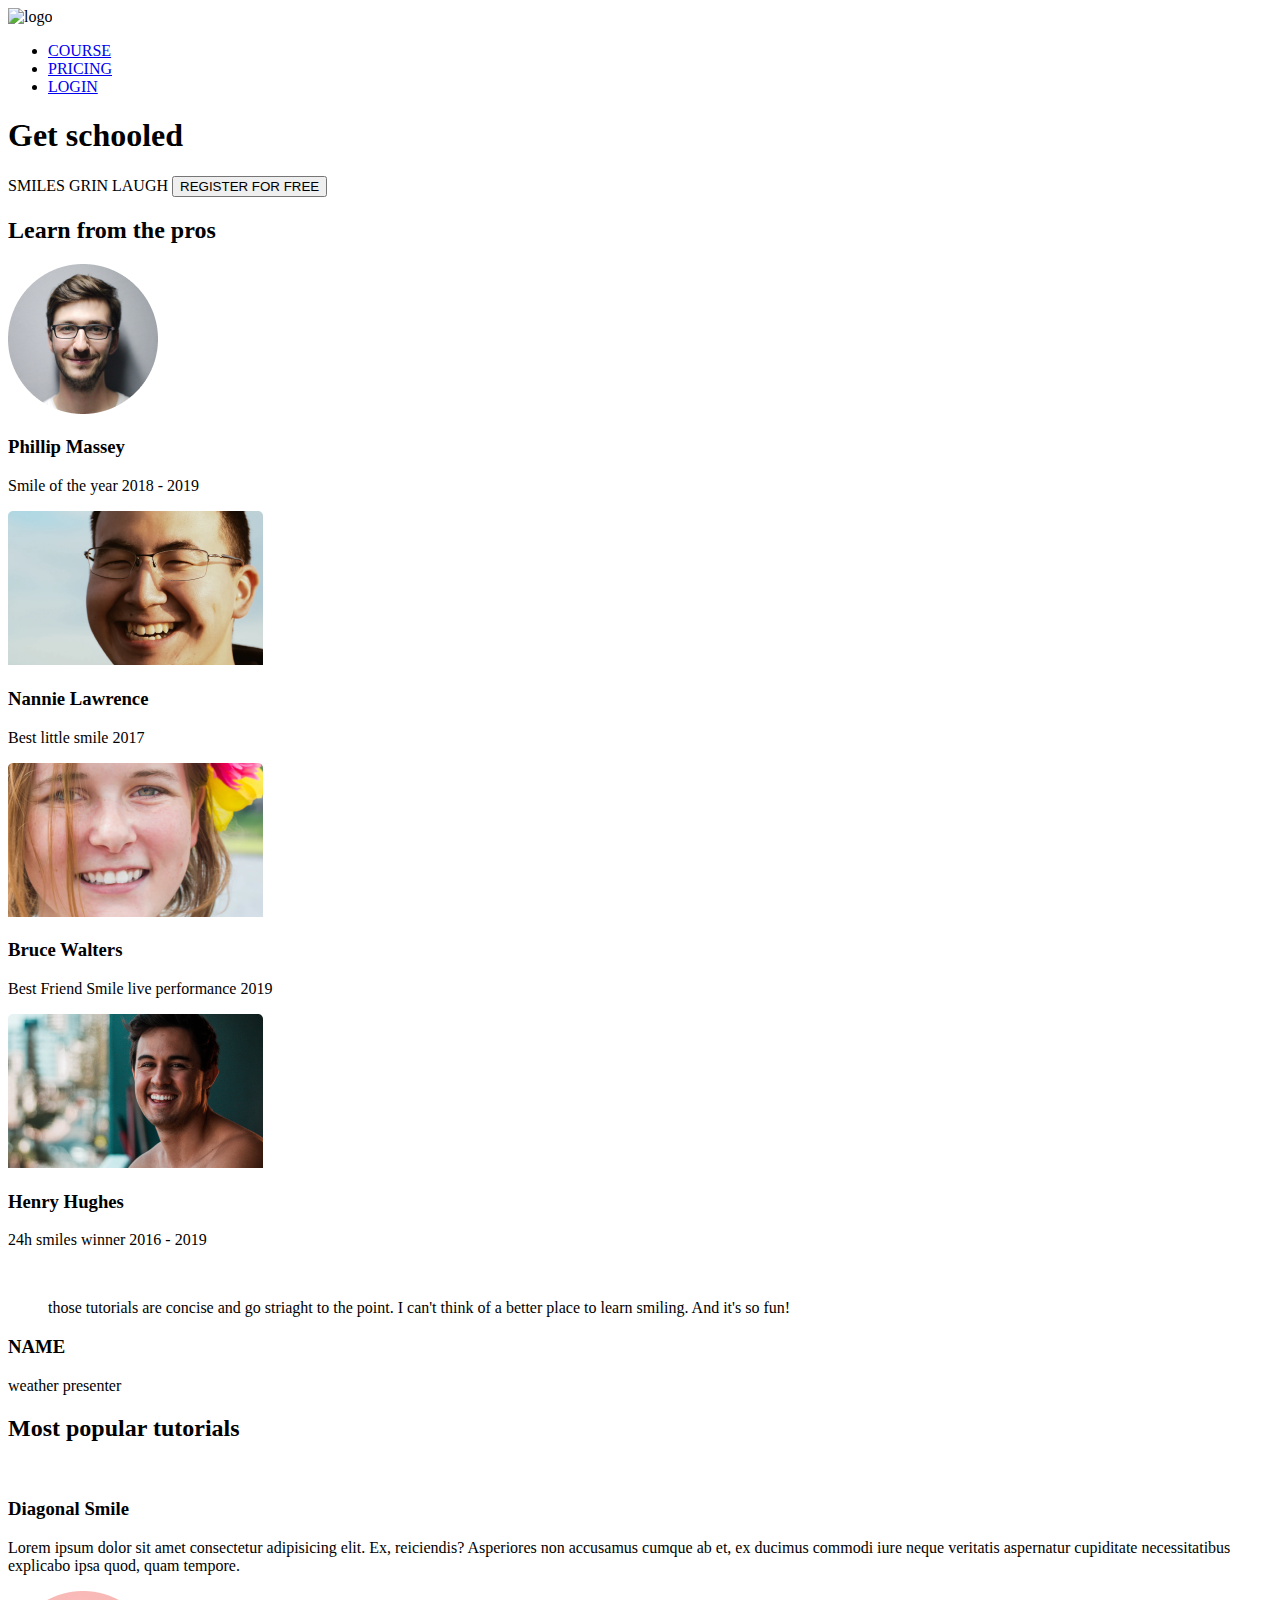
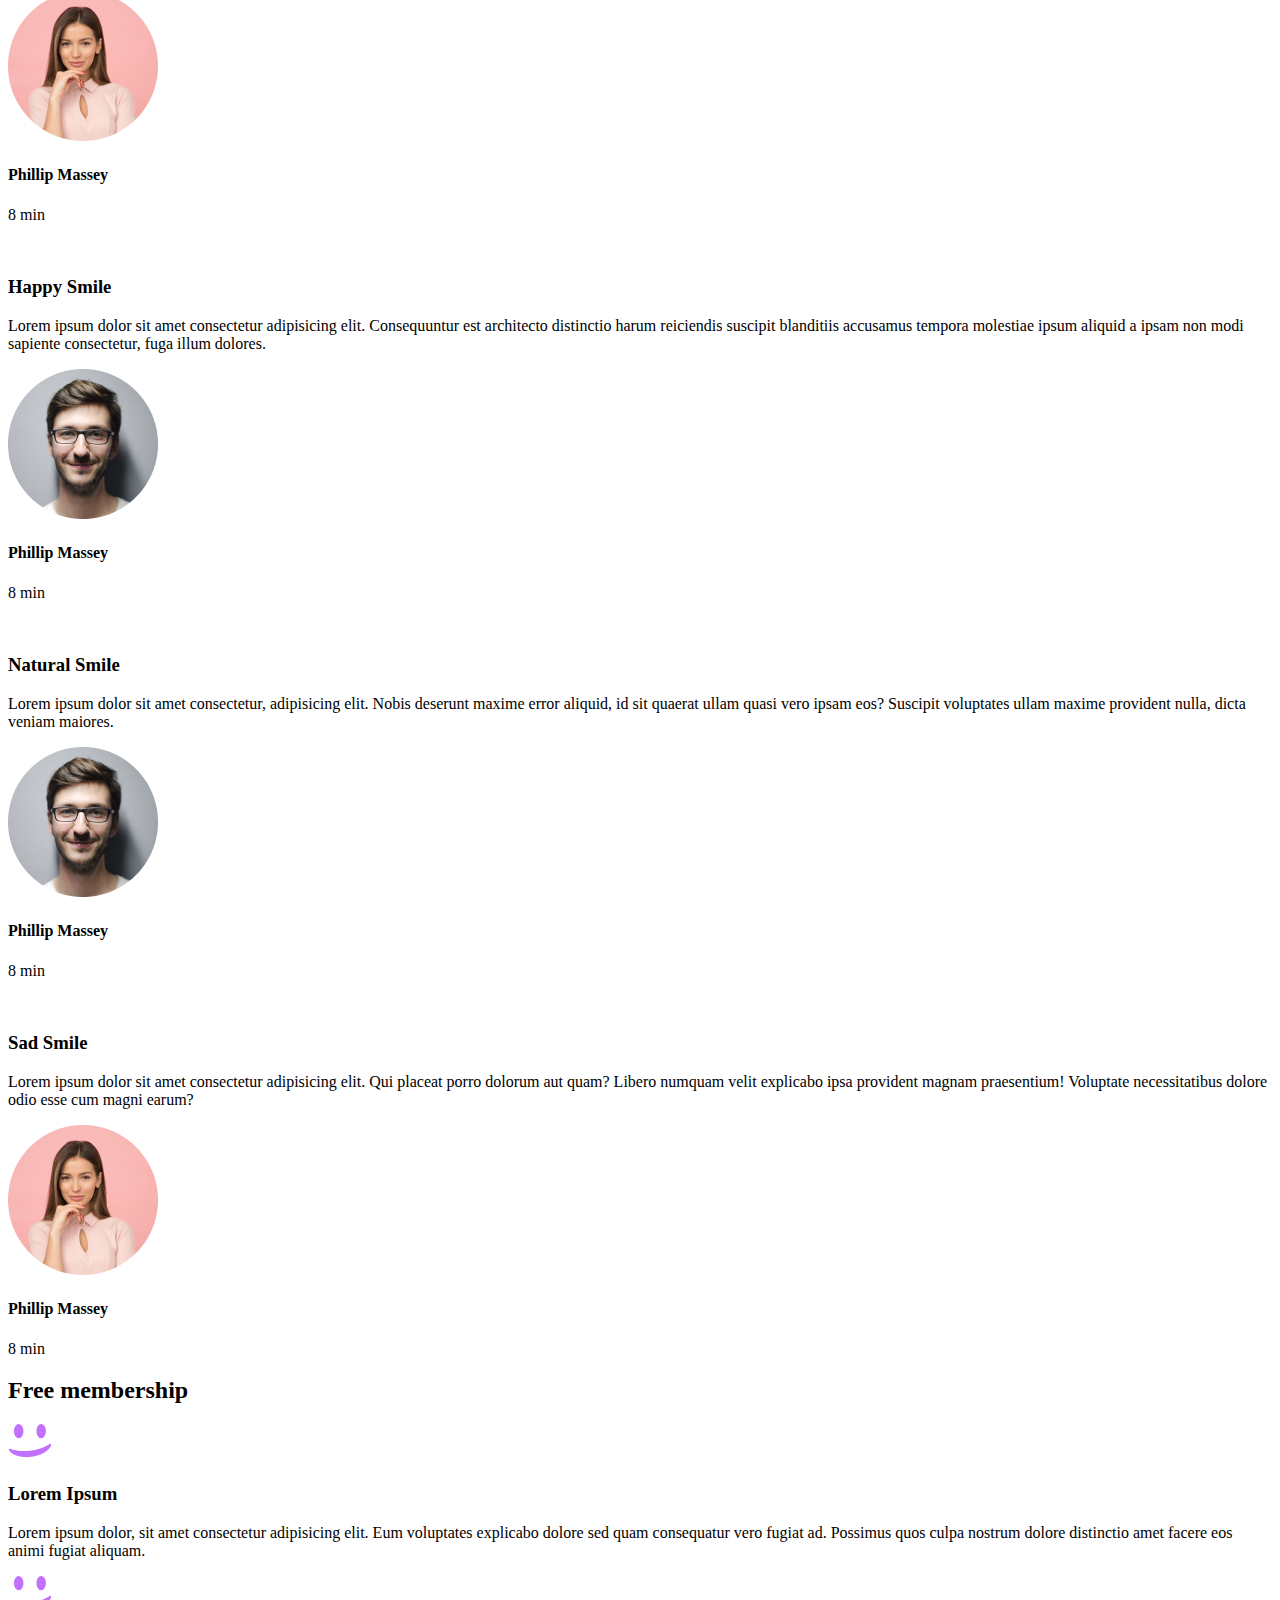
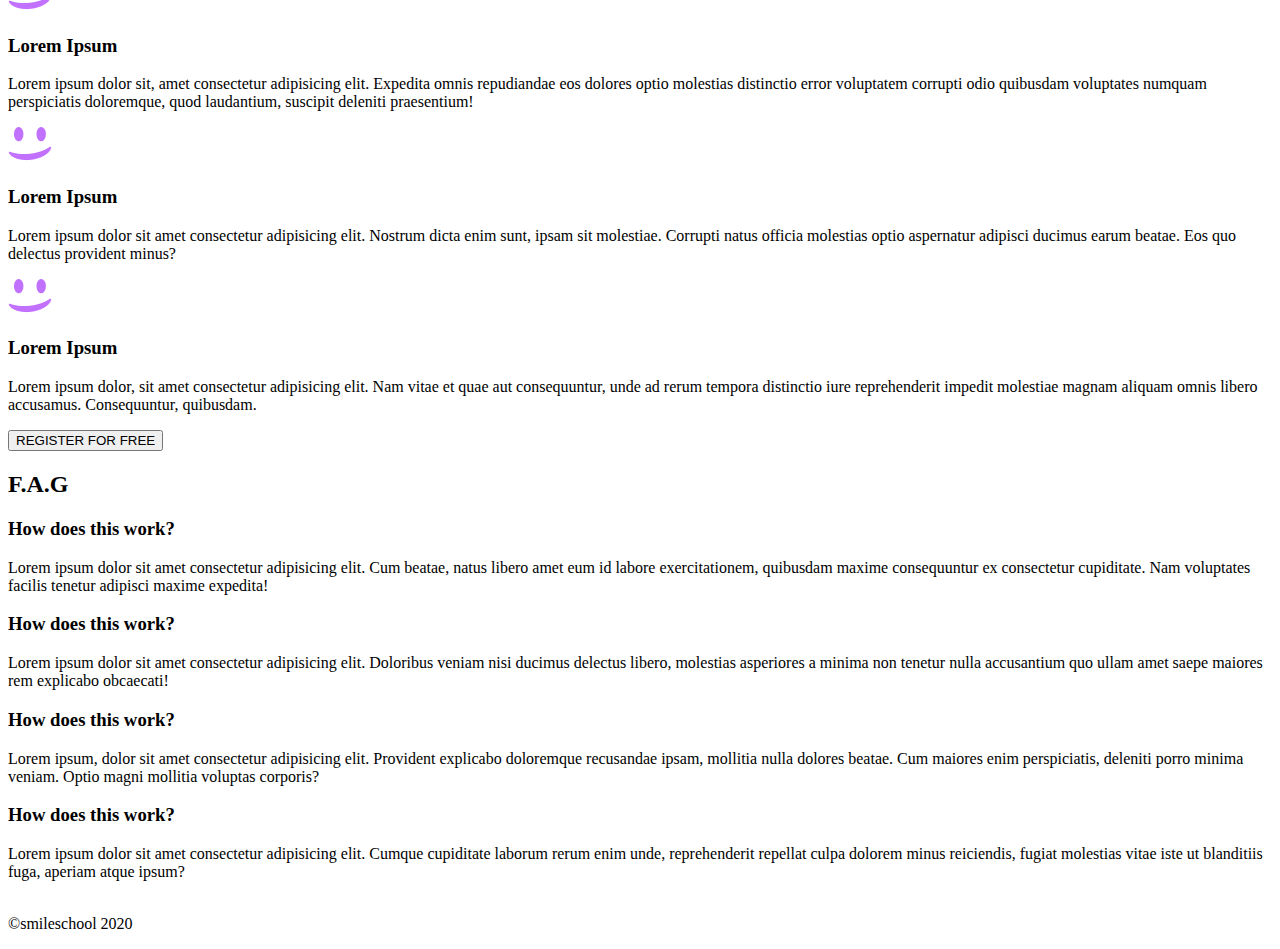
==== css_advanced/index.html @ 2c4d5040 "remote and local" ====
<!DOCTYPE html>
<html lang="en">
  <head>
    <meta charset="UTF-8">
    <meta name="viewpoint" content="width=device-width, initial-scale=1.0">
    <link rel="stylesheet" href="styles.css">
    <script src="https://kit.fontawesome.com/4a2b055604.js" crossorigin="anonymous"></script>
    <title>Document</title>
  </head>
  <body>
    <header>
        <nav>
            <img src="htpps://fakeimg.pl/250x250? text=Sample+Logo" alt="logo">
            <ul>
     <li> <a href="#">COURSE</a></li>
      <li><a href="#">PRICING</a></li>
      <li><a href="#">LOGIN</a></li>
            </ul>
        </nav>
    </header>
    <main>
      <section>
        <div>
          <h1>Get schooled</h1>
          <span>SMILES</span>
          <span>GRIN</span>
          <span>LAUGH</span>
          <button>REGISTER FOR FREE</button>
        </div>
        <div>
          <h2>Learn from the pros</h2>
          <div>
            <div>
              <img src="CSS Advanced/1.png" alt="" />
              <h3>Phillip Massey</h3>
              <p>Smile of the year 2018 - 2019</p>
            </div>
            <div>
              <img src="CSS Advanced/6.png" alt="" />
              <h3>Nannie Lawrence</h3>
              <p>Best little smile 2017</p>
            </div>
            <div>
              <img src="CSS Advanced/7.png" alt="" />
              <h3>Bruce Walters</h3>
              <p>Best Friend Smile live performance 2019</p>
            </div>
            <div>
              <img src="CSS Advanced/8.png" alt="" />
              <h3>Henry Hughes</h3>
              <p>24h smiles winner 2016 - 2019</p>
            </div>
          </div>
        </div>
      </section>
      <section>
        <div>
          <img src="CSS Advanced/" alt="" />
          <!--comming back to sort out order of div-->
        </div>
        <div>
            <blockquote>those tutorials are concise and go striaght to the point. I can't think of a better place to learn smiling. And it's so fun!</blockquote>
            <h3>NAME</h3>
            <p>weather presenter</p>
        </div>
      </section>
      <section>
        <h2>Most popular tutorials</h2>
        <div>
            <img src="" alt="" />
            <h3>Diagonal Smile</h3>
            <p>Lorem ipsum dolor sit amet consectetur adipisicing elit. Ex, reiciendis? Asperiores non accusamus cumque ab et, ex ducimus commodi iure neque veritatis aspernatur cupiditate necessitatibus explicabo ipsa quod, quam tempore.</p>
            <div>
              <img src="CSS Advanced/3.png" alt="" />
              <h4>Phillip Massey</h4>
            </div>
            <div>
              <div><i class="fa-solid fa-star"></i></div>
              <div><i class="fa-solid fa-star"></i></div>
              <div><i class="fa-solid fa-star"></i></div>
              <div><i class="fa-solid fa-star"></i></div>
              <div><i class="fa-solid fa-star"></i></div>
            </div>
            <p>8 min</p>
          </div>
          <div>
            <img src="" alt="" />
            <h3>Happy Smile</h3>
            <p>Lorem ipsum dolor sit amet consectetur adipisicing elit. Consequuntur est architecto distinctio harum reiciendis suscipit blanditiis accusamus tempora molestiae ipsum aliquid a ipsam non modi sapiente consectetur, fuga illum dolores.</p>
            <div>
              <img src="CSS Advanced/1.png" alt="" />
              <h4>Phillip Massey</h4>
            </div>
            <div>
                <div><i class="fa-solid fa-star"></i></div>
                <div><i class="fa-solid fa-star"></i></div>
                <div><i class="fa-solid fa-star"></i></div>
                <div><i class="fa-solid fa-star"></i></div>
                <div><i class="fa-solid fa-star"></i></div>
            </div>
            <p>8 min</p>
          </div>
          <div>
            <img src="" alt="" />
            <h3>Natural Smile</h3>
            <p>Lorem ipsum dolor sit amet consectetur, adipisicing elit. Nobis deserunt maxime error aliquid, id sit quaerat ullam quasi vero ipsam eos? Suscipit voluptates ullam maxime provident nulla, dicta veniam maiores.</p>
            <div>
              <img src="CSS Advanced/1.png" alt="" />
              <h4>Phillip Massey</h4>
          </div>
          <div>
              <div><i class="fa-solid fa-star"></i></div>
              <div><i class="fa-solid fa-star"></i></div>
              <div><i class="fa-solid fa-star"></i></div>
              <div><i class="fa-solid fa-star"></i></div>
              <div><i class="fa-solid fa-star"></i></div>
            </div>
            <p>8 min</p>
          </div>
          <div>
            <img src="" alt="" />
            <h3>Sad Smile</h3>
            <p>Lorem ipsum dolor sit amet consectetur adipisicing elit. Qui placeat porro dolorum aut quam? Libero numquam velit explicabo ipsa provident magnam praesentium! Voluptate necessitatibus dolore odio esse cum magni earum?</p>
            <div>
              <img src="CSS Advanced/3.png" alt="" />
              <h4>Phillip Massey</h4>
            </div>
            <div>
                <div><i class="fa-solid fa-star"></i></div>
                <div><i class="fa-solid fa-star"></i></div>
                <div><i class="fa-solid fa-star"></i></div>
                <div><i class="fa-solid fa-star"></i></div>
                <div><i class="fa-solid fa-star"></i></div>
            </div>
            <p>8 min</p>
        </div>
      </section>
      <!--FAQ-->
      <section>
        <h2>Free membership</h2>
        <div>
          
            <img src="CSS Advanced/smile.png" alt="" />
            <h3>Lorem Ipsum</h3>
            <p>Lorem ipsum dolor, sit amet consectetur adipisicing elit. Eum voluptates explicabo dolore sed quam consequatur vero fugiat ad. Possimus quos culpa nostrum dolore distinctio amet facere eos animi fugiat aliquam.</p>
          </div>
          <div>
            <img src="CSS Advanced/smile.png" alt="" />
            <h3>Lorem Ipsum</h3>
            <p>Lorem ipsum dolor sit, amet consectetur adipisicing elit. Expedita omnis repudiandae eos dolores optio molestias distinctio error voluptatem corrupti odio quibusdam voluptates numquam perspiciatis doloremque, quod laudantium, suscipit deleniti praesentium!</p>
          </div>
          <div>
            <img src="CSS Advanced/smile.png" alt="" />
            <h3>Lorem Ipsum</h3>
            <p>Lorem ipsum dolor sit amet consectetur adipisicing elit. Nostrum dicta enim sunt, ipsam sit molestiae. Corrupti natus officia molestias optio aspernatur adipisci ducimus earum beatae. Eos quo delectus provident minus?</p>
          </div>
          <div>
            <img src="CSS Advanced/smile.png" alt="" />
            <h3>Lorem Ipsum</h3>
            <p>Lorem ipsum dolor, sit amet consectetur adipisicing elit. Nam vitae et quae aut consequuntur, unde ad rerum tempora distinctio iure reprehenderit impedit molestiae magnam aliquam omnis libero accusamus. Consequuntur, quibusdam.</p>
          </div>
        </div>
        <button>REGISTER FOR FREE</button>
      </section>
        <section>
          <h2>F.A.G</h2>
          <div>
            <div>
              <div>
                <h3>How does this work?</h3>
              </div>
              <div>
                Lorem ipsum dolor sit amet consectetur adipisicing elit. Cum
                beatae, natus libero amet eum id labore exercitationem,
                quibusdam maxime consequuntur ex consectetur cupiditate. Nam
                voluptates facilis tenetur adipisci maxime expedita!
              </div>
              <div>
                <h3>How does this work?</h3>
              </div>
              <div>
                Lorem ipsum dolor sit amet consectetur adipisicing elit.
                Doloribus veniam nisi ducimus delectus libero, molestias
                asperiores a minima non tenetur nulla accusantium quo ullam amet
                saepe maiores rem explicabo obcaecati!
              </div>
            </div>
            <div>
              <div>
                <h3>How does this work?</h3>
              </div>
              <div>
                Lorem ipsum, dolor sit amet consectetur adipisicing elit.
                Provident explicabo doloremque recusandae ipsam, mollitia nulla
                dolores beatae. Cum maiores enim perspiciatis, deleniti porro
                minima veniam. Optio magni mollitia voluptas corporis?
              </div>
              <div>
                <h3>How does this work?</h3>
              </div>
              <div>
                Lorem ipsum dolor sit amet consectetur adipisicing elit. Cumque cupiditate laborum rerum enim unde, reprehenderit repellat culpa dolorem minus reiciendis, fugiat molestias vitae iste ut blanditiis fuga, aperiam atque ipsum?
              </div>
            </div>
          </div>
        </section>
      
    </main>
    <!--footer-->
    <footer>
      <section>
        <div>
          <img src="" alt="" />
          <div>
            <i class="fa-brands fa-facebook"></i>
            <i class="fa-brands fa-twitter"></i>
            <i class="fa-brands fa-instagram"></i>
          </div>
        </div>
        <p>&copy;smileschool 2020</p>
      </section>
    </footer>
  </body>
</html>
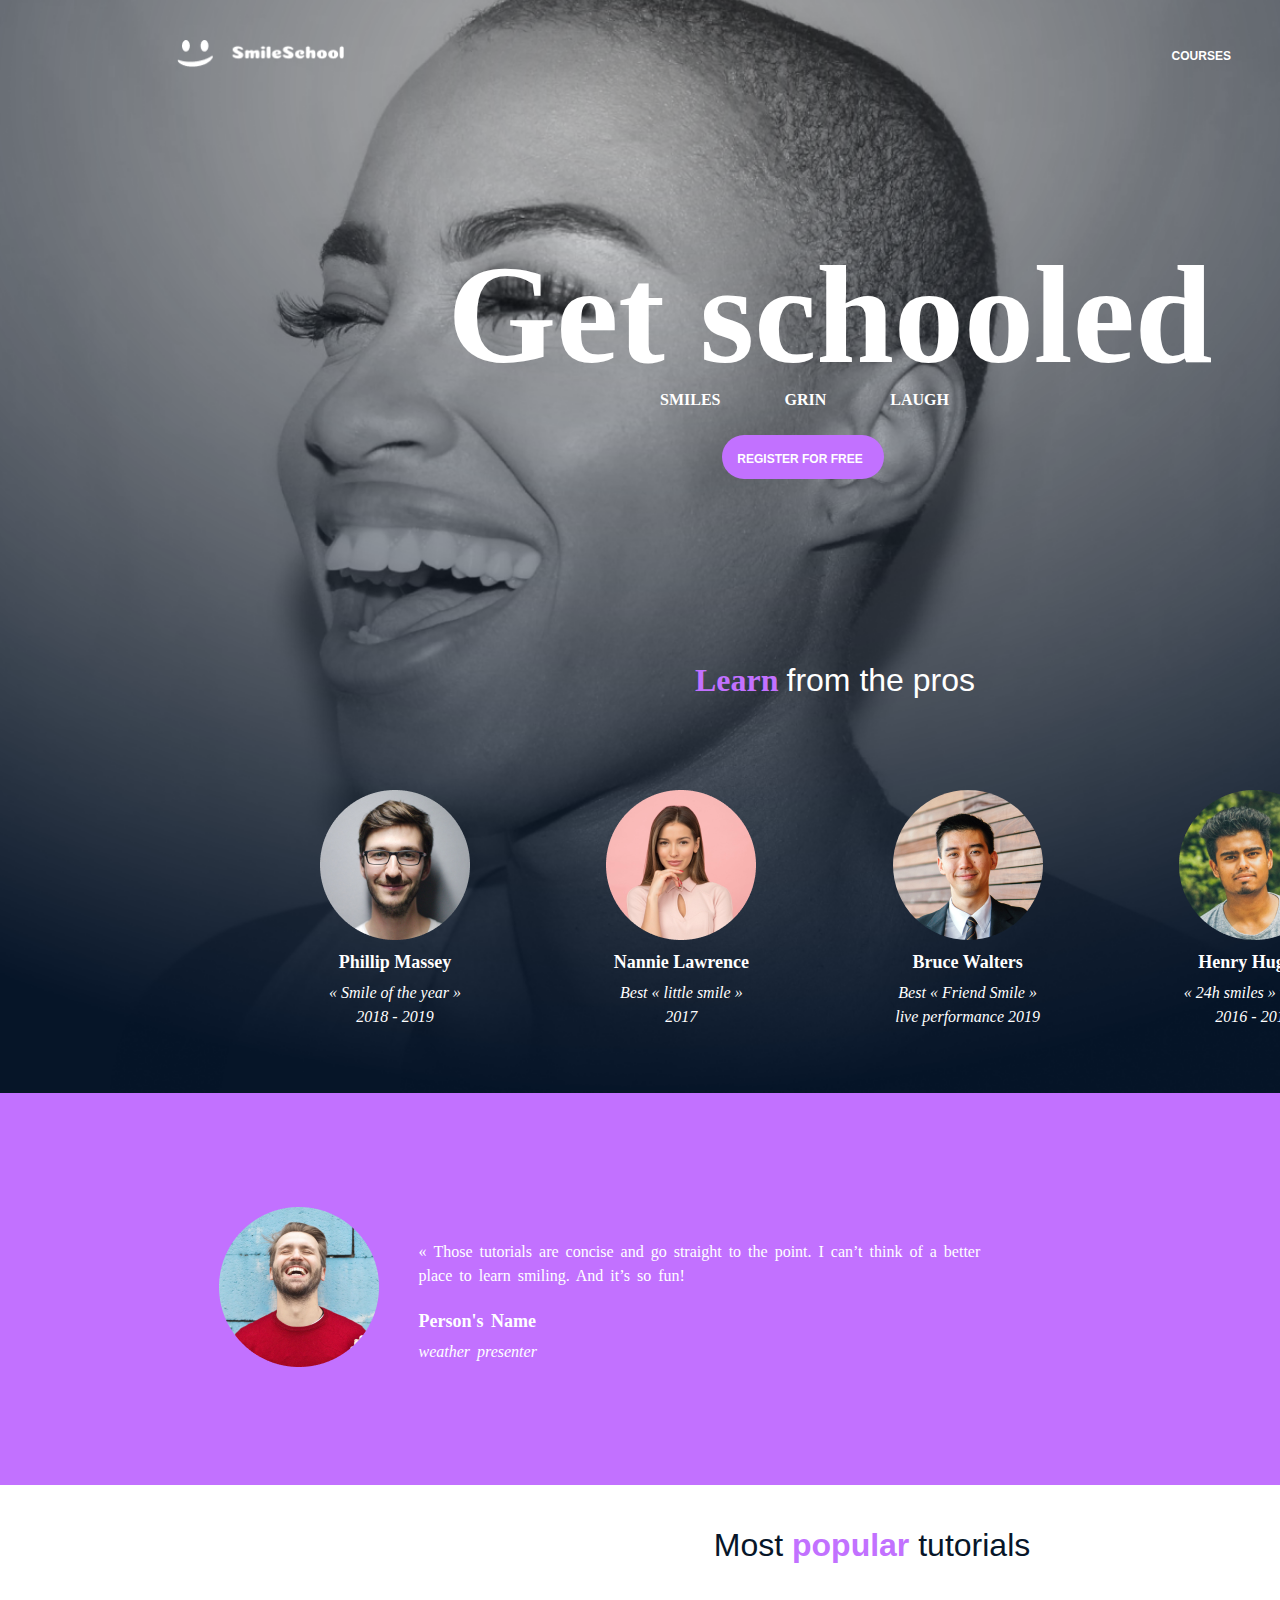
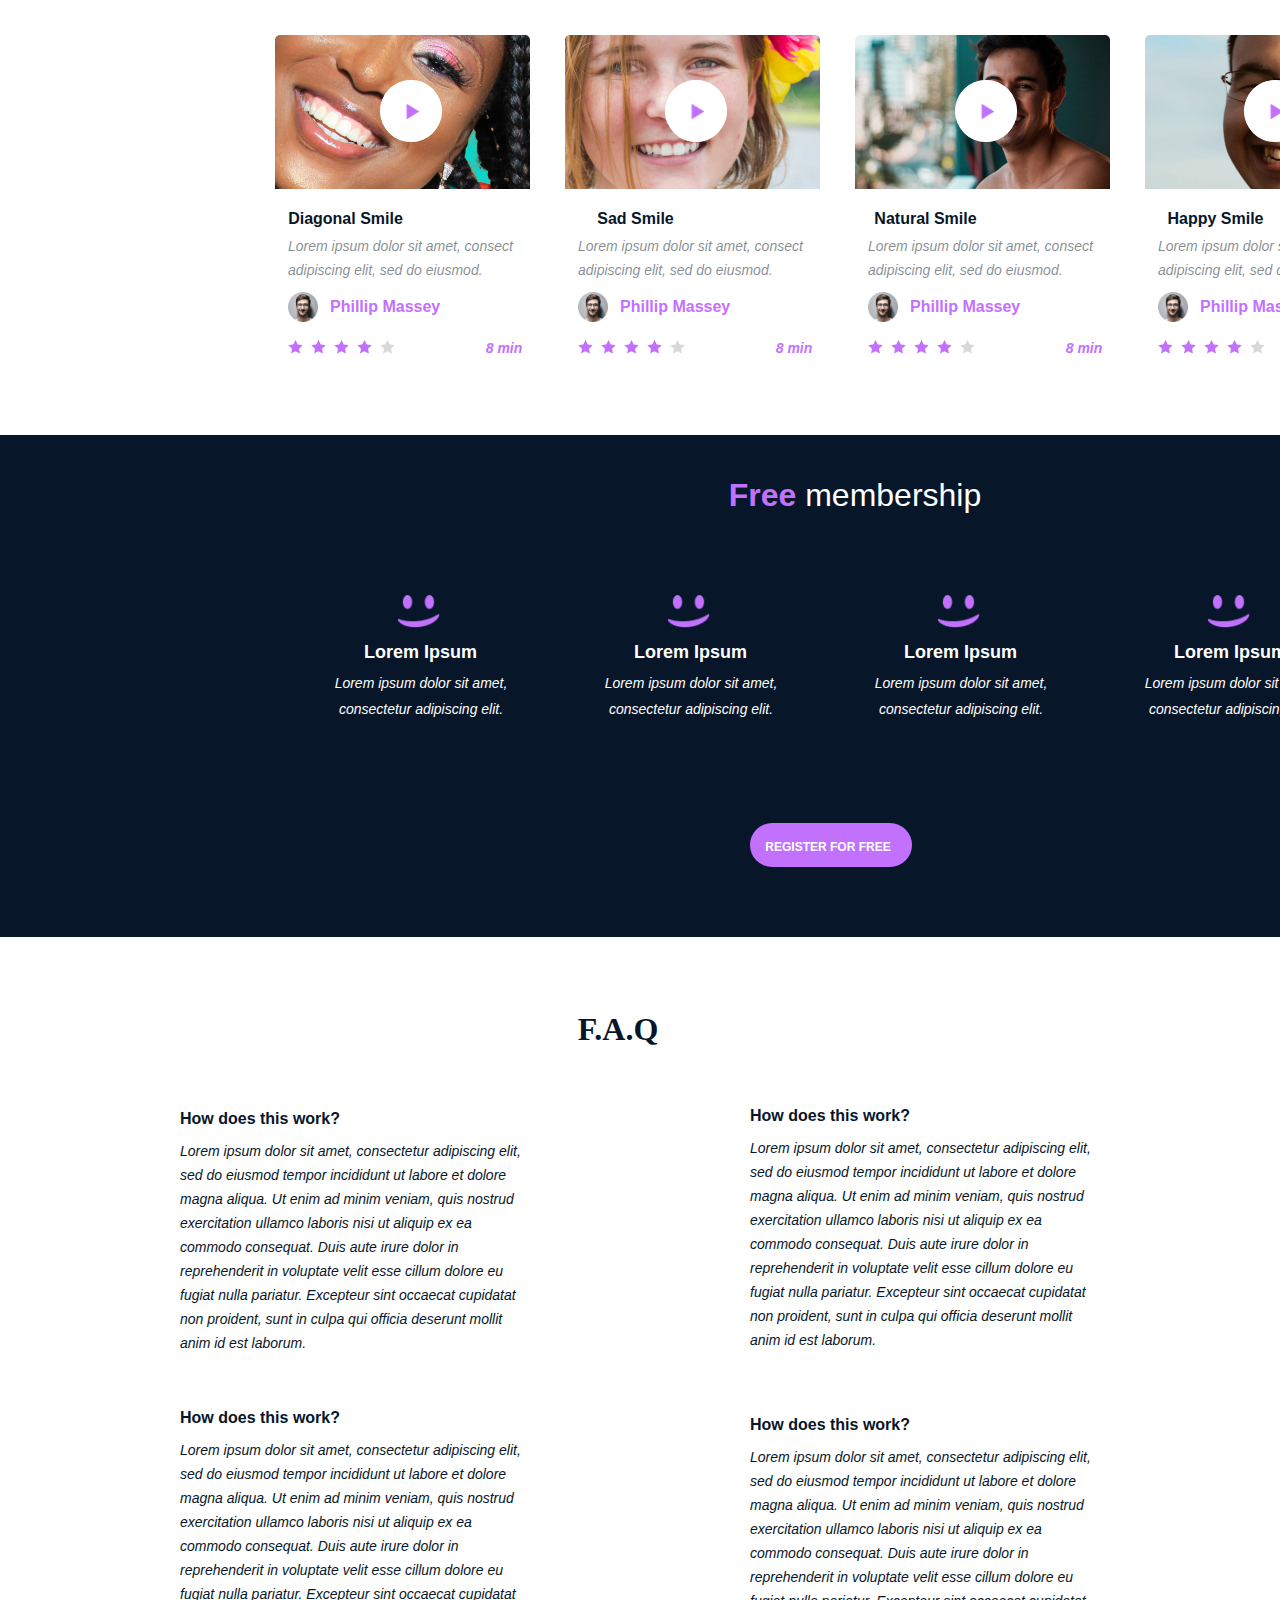
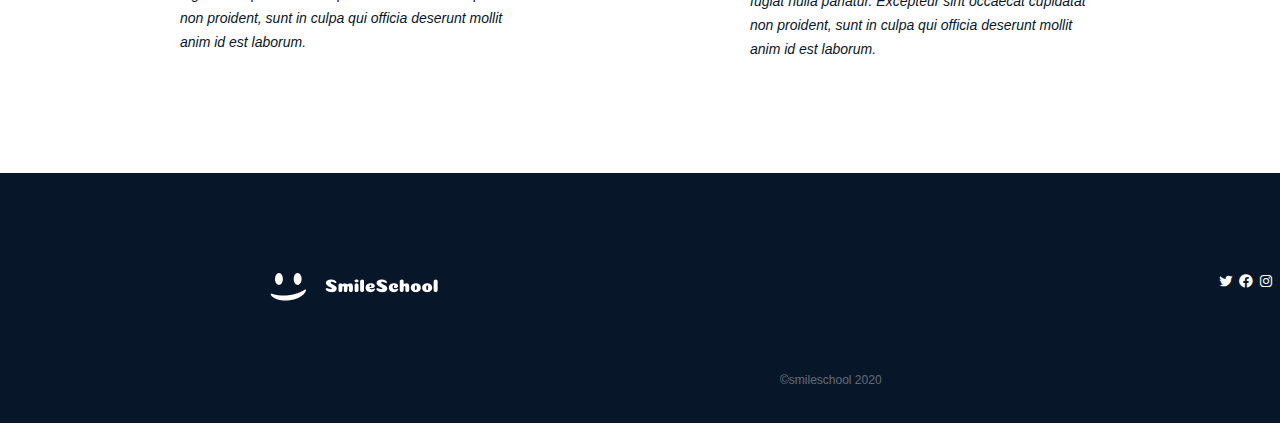
==== commit 7b7809ed: "added readmefile" ====
--- a/css_advanced/index.html
+++ b/css_advanced/index.html
@@ -1,224 +1,296 @@
+
+
 <!DOCTYPE html>
 <html lang="en">
   <head>
-    <meta charset="UTF-8">
-    <meta name="viewpoint" content="width=device-width, initial-scale=1.0">
+    <meta charset="UTF-8" />
+    <meta name="viewport" content="width=device-width, initial-scale=1.0" />
+    <title>Document</title>
     <link rel="stylesheet" href="styles.css">
-    <script src="https://kit.fontawesome.com/4a2b055604.js" crossorigin="anonymous"></script>
-    <title>Document</title>
+    <link href='https://unpkg.com/boxicons@2.1.4/css/boxicons.min.css' rel='stylesheet'>
   </head>
   <body>
-    <header>
+    <main>
+      <header>
         <nav>
-            <img src="htpps://fakeimg.pl/250x250? text=Sample+Logo" alt="logo">
-            <ul>
-     <li> <a href="#">COURSE</a></li>
-      <li><a href="#">PRICING</a></li>
-      <li><a href="#">LOGIN</a></li>
-            </ul>
+          <img src="pictures/smileschool.png" alt="logo" />
+          <div class="nav-links">
+            <a class="list_1" href="#">COURSES</a>
+            <a class="list_2" href="#">PRICING</a>
+            <a class="list_3" href="#">LOGIN</a>
+          </div>
         </nav>
-    </header>
-    <main>
+      </header>
+
+      <div class="main-div">
+        <h1>Get schooled</h1>
+        <span class="span-1">SMILES</span>
+        <span class="span-2">GRIN</span>
+        <span class="span-3">LAUGH</span>
+        <button>
+          <div class="Register-btn">REGISTER FOR FREE</div>
+        </button>
+      </div>
+
       <section>
         <div>
-          <h1>Get schooled</h1>
-          <span>SMILES</span>
-          <span>GRIN</span>
-          <span>LAUGH</span>
-          <button>REGISTER FOR FREE</button>
-        </div>
+          <h2>
+            <span>Learn </span>
+            <span class="membership-span">from the pros</span>
+          </h2>
+          <div class="Pros-section">
+            <div class="smile-1">
+              <img src="pictures/phillipmassesy.png" alt="" />
+              <h3>Phillip Massey</h3>
+              <p>« Smile of the year » 2018 - 2019</p>
+            </div>
+            <div class="smile-2">
+              <img src="pictures/3.png" alt="" />
+              <h3>Nannie Lawrence</h3>
+              <p>Best « little smile » 2017</p>
+            </div>
+            <div class="smile-3">
+              <img src="pictures/2.png" alt="" />
+              <h3>Bruce Walters</h3>
+              <p>Best « Friend Smile » live performance 2019</p>
+            </div>
+            <div class="smile-4">
+              <img src="pictures/4.png" alt="" />
+              <h3>Henry Hughes</h3>
+              <p>« 24h smiles » winner 2016 - 2019</p>
+            </div>
+          </div>
+        </div>
+      </section>
+
+      <section class="testimonial-1">
+        <div class="blockquote-div">
+          <div>
+            <img src="pictures/5.png" alt="image" />
+          </div>
+          <div class="blockquote">
+            <blockquote>
+              « Those tutorials are concise and go straight to the point. I
+              can’t think of a better <br />place to learn smiling. And it’s so
+              fun!
+            </blockquote>
+            <h3>Person's Name</h3>
+            <p>weather presenter</p>
+          </div>
+        </div>
+      </section>
+
+      <section class="testimonials">
         <div>
-          <h2>Learn from the pros</h2>
-          <div>
-            <div>
-              <img src="CSS Advanced/1.png" alt="" />
-              <h3>Phillip Massey</h3>
-              <p>Smile of the year 2018 - 2019</p>
-            </div>
-            <div>
-              <img src="CSS Advanced/6.png" alt="" />
-              <h3>Nannie Lawrence</h3>
-              <p>Best little smile 2017</p>
-            </div>
-            <div>
-              <img src="CSS Advanced/7.png" alt="" />
-              <h3>Bruce Walters</h3>
-              <p>Best Friend Smile live performance 2019</p>
-            </div>
-            <div>
-              <img src="CSS Advanced/8.png" alt="" />
-              <h3>Henry Hughes</h3>
-              <p>24h smiles winner 2016 - 2019</p>
-            </div>
-          </div>
-        </div>
-      </section>
+          <h2 class="testimonial-heading">
+            Most <span class="testimonial-span">popular</span> tutorials
+          </h2>
+        </div>
+
+        <div class="video-cards">
+          <div class="testimonials-div-1">
+            <img class="img-header-1" src="pictures/diagonalSmile.png" alt="" />
+            <img
+              class="play-icon-1"
+              src="pictures/play.png"
+              alt="" />
+            <h3>Diagonal Smile</h3>
+            <p class="video-cards-text">
+              Lorem ipsum dolor sit amet, consect adipiscing elit, sed do
+              eiusmod.
+            </p>
+            <div>
+              <img class="pros-1" src="pictures/phillipmassesy.png" alt="" />
+              <h4>Phillip Massey</h4>
+            </div>
+
+            <div class="video-cards-ratings">
+              <img src="pictures/rating.png" alt="" />
+            </div>
+            <p class="video-cards-time">8 min</p>
+          </div>
+
+          <div class="testimonials-div-1">
+            <img class="img-header-1" src="pictures/sadSmile.png" alt="" />
+            <img
+              class="play-icon-2"
+              src="pictures/play.png"
+              alt="" />
+            <h3>Sad Smile</h3>
+            <p class="video-cards-text">
+              Lorem ipsum dolor sit amet, consect adipiscing elit, sed do
+              eiusmod.
+            </p>
+            <div>
+              <img class="pros-1" src="pictures/phillipmassesy.png" alt="" />
+              <h4>Phillip Massey</h4>
+            </div>
+            <div class="video-cards-ratings">
+              <img src="pictures/rating.png" alt="" />
+            </div>
+            <p class="video-cards-time">8 min</p>
+          </div>
+
+          <div class="testimonials-div-1">
+            <img class="img-header-1" src="pictures/naturalSmile.png" alt="" />
+            <img
+              class="play-icon-3"
+              src="pictures/play.png"
+              alt="" />
+            <h3>Natural Smile</h3>
+            <p class="video-cards-text">
+              Lorem ipsum dolor sit amet, consect adipiscing elit, sed do
+              eiusmod.
+            </p>
+            <div>
+              <img class="pros-1" src="pictures/phillipmassesy.png" alt="" />
+              <h4>Phillip Massey</h4>
+            </div>
+            <div class="video-cards-ratings">
+              <img src="pictures/rating.png" alt="" />
+            </div>
+            <p class="video-cards-time">8 min</p>
+          </div>
+
+          <div class="testimonials-div-1">
+            <img class="img-header-1" src="pictures/happySmile.png" alt="" />
+            <img
+              class="play-icon-4"
+              src="pictures/play.png"
+              alt="" />
+            <h3>Happy Smile</h3>
+            <p class="video-cards-text">
+              Lorem ipsum dolor sit amet, consect adipiscing elit, sed do
+              eiusmod.
+            </p>
+            <div>
+              <img class="pros-1" src="pictures/phillipmassesy.png" alt="" />
+              <h4>Phillip Massey</h4>
+            </div>
+            <div class="video-cards-ratings">
+              <img src="pictures/rating.png" alt="" />
+            </div>
+            <p class="video-cards-time">8 min</p>
+          </div>
+        </div>
+      </section>
+
+      <section class="membership-section">
+        <div>
+          <h2>
+            <span>Free </span> <span class="membership-span">membership</span>
+          </h2>
+        </div>
+        <div class="membership-div">
+          <div class="membership-card">
+            <img src="pictures/smile.png" alt="" />
+            <h3>Lorem Ipsum</h3>
+            <p>Lorem ipsum dolor sit amet, consectetur adipiscing elit.</p>
+          </div>
+          <div class="membership-card">
+            <img src="pictures/smile.png" alt="" />
+            <h3>Lorem Ipsum</h3>
+            <p>Lorem ipsum dolor sit amet, consectetur adipiscing elit.</p>
+          </div>
+          <div class="membership-card">
+            <img src="pictures/smile.png" alt="" />
+            <h3>Lorem Ipsum</h3>
+            <p>Lorem ipsum dolor sit amet, consectetur adipiscing elit.</p>
+          </div>
+          <div class="membership-card">
+            <img src="pictures/smile.png" alt="" />
+            <h3>Lorem Ipsum</h3>
+            <p>Lorem ipsum dolor sit amet, consectetur adipiscing elit.</p>
+          </div>
+        </div>
+
+        <button class="btn">
+          <div class="Register-btn">REGISTER FOR FREE</div>
+        </button>
+      </section>
+
+      <section class="FAQ-Section">
+        <div class="fag-header">
+          <h2>F.A.Q</h2>
+        </div>
+
+        <div class="fag-body">
+          <div class="detail-box-1">
+            <div>
+              <h3>How does this work?</h3>
+            </div>
+            <p>
+              Lorem ipsum dolor sit amet, consectetur adipiscing elit, sed do
+              eiusmod tempor incididunt ut labore et dolore magna aliqua. Ut
+              enim ad minim veniam, quis nostrud exercitation ullamco laboris
+              nisi ut aliquip ex ea commodo consequat. Duis aute irure dolor in
+              reprehenderit in voluptate velit esse cillum dolore eu fugiat
+              nulla pariatur. Excepteur sint occaecat cupidatat non proident,
+              sunt in culpa qui officia deserunt mollit anim id est laborum.
+            </p>
+          </div>
+
+          <div class="detail-box-2">
+            <div>
+              <h3>How does this work?</h3>
+            </div>
+            <p>
+              Lorem ipsum dolor sit amet, consectetur adipiscing elit, sed do
+              eiusmod tempor incididunt ut labore et dolore magna aliqua. Ut
+              enim ad minim veniam, quis nostrud exercitation ullamco laboris
+              nisi ut aliquip ex ea commodo consequat. Duis aute irure dolor in
+              reprehenderit in voluptate velit esse cillum dolore eu fugiat
+              nulla pariatur. Excepteur sint occaecat cupidatat non proident,
+              sunt in culpa qui officia deserunt mollit anim id est laborum.
+            </p>
+          </div>
+
+          <div class="detail-box-3">
+            <div>
+              <h3>How does this work?</h3>
+            </div>
+            <p>
+              Lorem ipsum dolor sit amet, consectetur adipiscing elit, sed do
+              eiusmod tempor incididunt ut labore et dolore magna aliqua. Ut
+              enim ad minim veniam, quis nostrud exercitation ullamco laboris
+              nisi ut aliquip ex ea commodo consequat. Duis aute irure dolor in
+              reprehenderit in voluptate velit esse cillum dolore eu fugiat
+              nulla pariatur. Excepteur sint occaecat cupidatat non proident,
+              sunt in culpa qui officia deserunt mollit anim id est laborum.
+            </p>
+          </div>
+
+          <div class="detail-box-4">
+            <div>
+              <h3>How does this work?</h3>
+            </div>
+            <p>
+              Lorem ipsum dolor sit amet, consectetur adipiscing elit, sed do
+              eiusmod tempor incididunt ut labore et dolore magna aliqua. Ut
+              enim ad minim veniam, quis nostrud exercitation ullamco laboris
+              nisi ut aliquip ex ea commodo consequat. Duis aute irure dolor in
+              reprehenderit in voluptate velit esse cillum dolore eu fugiat
+              nulla pariatur. Excepteur sint occaecat cupidatat non proident,
+              sunt in culpa qui officia deserunt mollit anim id est laborum.
+            </p>
+          </div>
+        </div>
+      </section>
+    </main>
+
+    <footer class="footer-container">
       <section>
-        <div>
-          <img src="CSS Advanced/" alt="" />
-          <!--comming back to sort out order of div-->
-        </div>
-        <div>
-            <blockquote>those tutorials are concise and go striaght to the point. I can't think of a better place to learn smiling. And it's so fun!</blockquote>
-            <h3>NAME</h3>
-            <p>weather presenter</p>
-        </div>
-      </section>
-      <section>
-        <h2>Most popular tutorials</h2>
-        <div>
-            <img src="" alt="" />
-            <h3>Diagonal Smile</h3>
-            <p>Lorem ipsum dolor sit amet consectetur adipisicing elit. Ex, reiciendis? Asperiores non accusamus cumque ab et, ex ducimus commodi iure neque veritatis aspernatur cupiditate necessitatibus explicabo ipsa quod, quam tempore.</p>
-            <div>
-              <img src="CSS Advanced/3.png" alt="" />
-              <h4>Phillip Massey</h4>
-            </div>
-            <div>
-              <div><i class="fa-solid fa-star"></i></div>
-              <div><i class="fa-solid fa-star"></i></div>
-              <div><i class="fa-solid fa-star"></i></div>
-              <div><i class="fa-solid fa-star"></i></div>
-              <div><i class="fa-solid fa-star"></i></div>
-            </div>
-            <p>8 min</p>
-          </div>
-          <div>
-            <img src="" alt="" />
-            <h3>Happy Smile</h3>
-            <p>Lorem ipsum dolor sit amet consectetur adipisicing elit. Consequuntur est architecto distinctio harum reiciendis suscipit blanditiis accusamus tempora molestiae ipsum aliquid a ipsam non modi sapiente consectetur, fuga illum dolores.</p>
-            <div>
-              <img src="CSS Advanced/1.png" alt="" />
-              <h4>Phillip Massey</h4>
-            </div>
-            <div>
-                <div><i class="fa-solid fa-star"></i></div>
-                <div><i class="fa-solid fa-star"></i></div>
-                <div><i class="fa-solid fa-star"></i></div>
-                <div><i class="fa-solid fa-star"></i></div>
-                <div><i class="fa-solid fa-star"></i></div>
-            </div>
-            <p>8 min</p>
-          </div>
-          <div>
-            <img src="" alt="" />
-            <h3>Natural Smile</h3>
-            <p>Lorem ipsum dolor sit amet consectetur, adipisicing elit. Nobis deserunt maxime error aliquid, id sit quaerat ullam quasi vero ipsam eos? Suscipit voluptates ullam maxime provident nulla, dicta veniam maiores.</p>
-            <div>
-              <img src="CSS Advanced/1.png" alt="" />
-              <h4>Phillip Massey</h4>
-          </div>
-          <div>
-              <div><i class="fa-solid fa-star"></i></div>
-              <div><i class="fa-solid fa-star"></i></div>
-              <div><i class="fa-solid fa-star"></i></div>
-              <div><i class="fa-solid fa-star"></i></div>
-              <div><i class="fa-solid fa-star"></i></div>
-            </div>
-            <p>8 min</p>
-          </div>
-          <div>
-            <img src="" alt="" />
-            <h3>Sad Smile</h3>
-            <p>Lorem ipsum dolor sit amet consectetur adipisicing elit. Qui placeat porro dolorum aut quam? Libero numquam velit explicabo ipsa provident magnam praesentium! Voluptate necessitatibus dolore odio esse cum magni earum?</p>
-            <div>
-              <img src="CSS Advanced/3.png" alt="" />
-              <h4>Phillip Massey</h4>
-            </div>
-            <div>
-                <div><i class="fa-solid fa-star"></i></div>
-                <div><i class="fa-solid fa-star"></i></div>
-                <div><i class="fa-solid fa-star"></i></div>
-                <div><i class="fa-solid fa-star"></i></div>
-                <div><i class="fa-solid fa-star"></i></div>
-            </div>
-            <p>8 min</p>
-        </div>
-      </section>
-      <!--FAQ-->
-      <section>
-        <h2>Free membership</h2>
-        <div>
-          
-            <img src="CSS Advanced/smile.png" alt="" />
-            <h3>Lorem Ipsum</h3>
-            <p>Lorem ipsum dolor, sit amet consectetur adipisicing elit. Eum voluptates explicabo dolore sed quam consequatur vero fugiat ad. Possimus quos culpa nostrum dolore distinctio amet facere eos animi fugiat aliquam.</p>
-          </div>
-          <div>
-            <img src="CSS Advanced/smile.png" alt="" />
-            <h3>Lorem Ipsum</h3>
-            <p>Lorem ipsum dolor sit, amet consectetur adipisicing elit. Expedita omnis repudiandae eos dolores optio molestias distinctio error voluptatem corrupti odio quibusdam voluptates numquam perspiciatis doloremque, quod laudantium, suscipit deleniti praesentium!</p>
-          </div>
-          <div>
-            <img src="CSS Advanced/smile.png" alt="" />
-            <h3>Lorem Ipsum</h3>
-            <p>Lorem ipsum dolor sit amet consectetur adipisicing elit. Nostrum dicta enim sunt, ipsam sit molestiae. Corrupti natus officia molestias optio aspernatur adipisci ducimus earum beatae. Eos quo delectus provident minus?</p>
-          </div>
-          <div>
-            <img src="CSS Advanced/smile.png" alt="" />
-            <h3>Lorem Ipsum</h3>
-            <p>Lorem ipsum dolor, sit amet consectetur adipisicing elit. Nam vitae et quae aut consequuntur, unde ad rerum tempora distinctio iure reprehenderit impedit molestiae magnam aliquam omnis libero accusamus. Consequuntur, quibusdam.</p>
-          </div>
-        </div>
-        <button>REGISTER FOR FREE</button>
-      </section>
-        <section>
-          <h2>F.A.G</h2>
-          <div>
-            <div>
-              <div>
-                <h3>How does this work?</h3>
-              </div>
-              <div>
-                Lorem ipsum dolor sit amet consectetur adipisicing elit. Cum
-                beatae, natus libero amet eum id labore exercitationem,
-                quibusdam maxime consequuntur ex consectetur cupiditate. Nam
-                voluptates facilis tenetur adipisci maxime expedita!
-              </div>
-              <div>
-                <h3>How does this work?</h3>
-              </div>
-              <div>
-                Lorem ipsum dolor sit amet consectetur adipisicing elit.
-                Doloribus veniam nisi ducimus delectus libero, molestias
-                asperiores a minima non tenetur nulla accusantium quo ullam amet
-                saepe maiores rem explicabo obcaecati!
-              </div>
-            </div>
-            <div>
-              <div>
-                <h3>How does this work?</h3>
-              </div>
-              <div>
-                Lorem ipsum, dolor sit amet consectetur adipisicing elit.
-                Provident explicabo doloremque recusandae ipsam, mollitia nulla
-                dolores beatae. Cum maiores enim perspiciatis, deleniti porro
-                minima veniam. Optio magni mollitia voluptas corporis?
-              </div>
-              <div>
-                <h3>How does this work?</h3>
-              </div>
-              <div>
-                Lorem ipsum dolor sit amet consectetur adipisicing elit. Cumque cupiditate laborum rerum enim unde, reprehenderit repellat culpa dolorem minus reiciendis, fugiat molestias vitae iste ut blanditiis fuga, aperiam atque ipsum?
-              </div>
-            </div>
-          </div>
-        </section>
-      
-    </main>
-    <!--footer-->
-    <footer>
-      <section>
-        <div>
-          <img src="" alt="" />
-          <div>
-            <i class="fa-brands fa-facebook"></i>
-            <i class="fa-brands fa-twitter"></i>
-            <i class="fa-brands fa-instagram"></i>
-          </div>
-        </div>
-        <p>&copy;smileschool 2020</p>
-      </section>
+        <div class="footer-logo">
+          <img src="pictures/smileschool.png" alt="logo" />
+        </div>
+
+        <div class="social-icons">
+          <i class='bx bxl-twitter'></i>
+          <i class='bx bxl-facebook-circle'></i>
+          <i class='bx bxl-instagram'></i>
+        </div>
+      </section>
+      <p>©smileschool 2020</p>
     </footer>
   </body>
-</html>
+</html>--- a/css_advanced/styles.css
+++ b/css_advanced/styles.css
@@ -0,0 +1,631 @@
+* {
+  margin: 0px;
+  padding: 0px;
+}
+
+@font-face {
+  font-family: "MyFont";
+  src: url(./fonts/SourceSansPro-Regular.otf);
+}
+
+body {
+  width: 100%;
+  height: 3624px;
+  top: -0px;
+  margin-left: -0px;
+  color: #ffffff;
+}
+
+header {
+  width: 1103.41px;
+  height: 40px;
+  top: 35.02px;
+  margin-left: 171.59px;
+  display: flex;
+}
+
+nav {
+  display: flex;
+  flex-direction: column;
+}
+
+header nav img {
+  width: 167.02px;
+  height: 29px;
+  margin-top: 40px;
+  margin-left: 5px;
+}
+
+header nav div {
+  width: 234px;
+  height: 15px;
+  /* margin-top: 0px; */
+  margin-left: 1000px;
+  text-decoration: none;
+  display: flex;
+}
+
+header nav div a {
+  font-family: "MyFont", sans-serif;
+  text-decoration: none;
+  list-style: none;
+  margin-right: 10px;
+  color: #ffffff;
+}
+
+nav a {
+  font-family: "MyFont", sans-serif;
+  font-weight: 700;
+  font-size: 12px;
+  line-height: 15.08px;
+}
+
+nav a:hover {
+  color: #c271ff;
+  text-decoration: underline;
+  transition: 0.25s;
+}
+
+.nav-links {
+  margin-top: -20px;
+}
+
+.list_1 {
+  width: 50px;
+  height: 15px;
+}
+
+.list_2 {
+  width: 45px;
+  height: 15px;
+  margin-left: 50px;
+}
+
+.list_3 {
+  width: 34px;
+  height: 15px;
+  margin-left: 50px;
+}
+
+/* main section */
+main {
+  width: 100%;
+  height: 1093px;
+  background-image: url(pictures/Object.png);
+  background-repeat: no-repeat;
+  background-position: 50% 50%;
+  background-size: cover;
+}
+
+.main-div {
+  width: 800px;
+  height: 220px;
+  margin-top: 200px;
+  margin-left: 430px;
+}
+
+main div h1 {
+  font-family: "MyFont";
+  font-weight: 700;
+  font-size: 139.84px;
+  line-height: 150px;
+  text-align: center;
+}
+
+.span-1 {
+  width: 52px;
+  height: 20px;
+  margin-top: 361px;
+  margin-left: 230px;
+  font-family: "MyFont";
+  font-weight: 700;
+  font-size: 16px;
+  line-height: 20px;
+  text-align: center;
+  color: #ffffff;
+}
+
+.span-2 {
+  width: 36px;
+  height: 20px;
+  margin-top: 361px;
+  margin-left: 60px;
+  font-family: "MyFont";
+  font-weight: 700;
+  font-size: 16px;
+  line-height: 20px;
+  text-align: center;
+  color: #ffffff;
+}
+
+.span-3 {
+  width: 49px;
+  height: 20px;
+  margin-top: 361px;
+  margin-left: 60px;
+  font-family: "MyFont";
+  font-weight: 700;
+  font-size: 16px;
+  line-height: 20px;
+  text-align: center;
+  color: #ffffff;
+}
+
+main div button {
+  width: 162px;
+  height: 44px;
+  margin-top: 25px;
+  margin-left: 292px;
+  border-radius: 22px;
+  background-color: #c271ff;
+  color: #ffffff;
+  text-align: center;
+  border: none;
+}
+.Register-btn {
+  width: 150px;
+  height: 18px;
+  margin-top: 4px;
+  margin-left: 3px;
+  font-family: " MyFont ", sans-serif;
+  font-weight: 600;
+  font-size: 12px;
+  line-height: 18px;
+  text-align: center;
+  text-decoration: none;
+  color: #ffffff;
+}
+
+button:hover {
+  cursor: pointer;
+  background-color: #9c31ed;
+  transition: 0.25s;
+}
+/* main section 2 */
+
+main section div h2 {
+  width: 290px;
+  height: 40px;
+  margin-top: 200px;
+  margin-left: 690px;
+  font-family: "MyFont";
+  font-weight: 700;
+  font-size: 32px;
+  line-height: 40.22px;
+  text-align: center;
+}
+main section div h2 span {
+  font-weight: 700;
+  font-size: 32px;
+  line-height: 40.22px;
+  color: #c271ff;
+  text-align: center;
+}
+
+/* Pros section edit */
+
+.Pros-section {
+  width: 1009px;
+  height: 193px;
+  margin-left: 320px;
+  margin-top: 90px;
+  display: flex;
+  flex-direction: row;
+  justify-content: space-between;
+}
+
+section div h3 {
+  width: 150px;
+  height: 27px;
+  margin-top: 5px;
+  font-family: "MyFont";
+  font-weight: 900;
+  font-size: 18px;
+  line-height: 27px;
+  text-align: center;
+  color: #ffffff;
+}
+
+section div p {
+  width: 150px;
+  height: 48px;
+  margin-top: 5px;
+  font-family: "MyFont";
+  font-weight: 400;
+  font-size: 16px;
+  font-style: italic;
+  line-height: 24px;
+  text-align: center;
+}
+
+.smile-3 img {
+  border-radius: 50%;
+}
+
+/* Testimonial section */
+
+.testimonial-1 {
+  width: 100%;
+  height: 392px;
+  margin-left: 0px;
+  margin-top: 110px;
+  display: flex;
+  justify-content: center;
+  align-items: center;
+  background-color: #c271ff;
+  color: #ffffff;
+}
+
+.blockquote-div {
+  width: 943px;
+  height: 120px;
+  margin-left: 100px;
+  text-align: left;
+  display: flex;
+  flex-direction: row;
+  align-items: center;
+}
+
+.blockquote {
+  margin-top: 50px;
+  margin-left: 40px;
+  word-spacing: 3px;
+  line-height: 24px;
+  text-align: left;
+}
+
+.blockquote h3 {
+  margin-top: 20px;
+  text-align: left;
+  justify-content: baseline;
+}
+
+.blockquote p {
+  text-align: left;
+}
+.testimonials {
+  width: 1228px;
+  height: 310px;
+  margin-left: 230px;
+  margin-top: 40px;
+  /* display: flex; */
+  /* background-color: rgb(77, 75, 75); */
+  /* color: black; */
+  /* flex-direction: row; */
+}
+
+.video-cards {
+  display: flex;
+  flex-direction: row;
+}
+
+.testimonials-div-1 {
+  width: 245px;
+  height: 320px;
+  margin-top: 90px;
+  /* margin-right: 2px; */
+  margin-left: 45px;
+  border-radius: 5px;
+  display: flex;
+  flex-direction: column;
+  color: #ffffff;
+}
+
+.img-header-1 {
+  width: 255px;
+  height: 154px;
+  position: relative;
+}
+
+.play-icon-1 {
+  width: 62px;
+  height: 62px;
+  position: absolute;
+  top: 1680px;
+  left: 380px;
+  background-color: #ffffff;
+  border-radius: 50%;
+}
+.play-icon-2 {
+  width: 62px;
+  height: 62px;
+  position: absolute;
+  top: 1680px;
+  left: 665px;
+  background-color: #ffffff;
+  border-radius: 50%;
+}
+.play-icon-3 {
+  width: 62px;
+  height: 62px;
+  position: absolute;
+  top: 1680px;
+  left: 955px;
+  background-color: #ffffff;
+  border-radius: 50%;
+}
+.play-icon-4 {
+  width: 62px;
+  height: 62px;
+  position: absolute;
+  top: 1680px;
+  left: 1244px;
+  background-color: #ffffff;
+  border-radius: 50%;
+}
+
+.pros-1 {
+  width: 30px;
+  height: 30px;
+  margin-top: 10px;
+  margin-left: 13px;
+}
+
+.testimonial-heading {
+  width: 320px;
+  height: 20px;
+  margin-top: 10px;
+  margin-left: 482px;
+  font-family: "MyFonts", sans-serif;
+  font-weight: 300;
+  font-size: 32px;
+  line-height: 40.22px;
+  color: #071629;
+}
+
+.testimonials-div-1 h3 {
+  width: 115px;
+  height: 20px;
+  margin-top: 20px;
+  margin-left: 13px;
+  font-family: "MyFonts", sans-serif;
+  font-weight: 600;
+  font-size: 16px;
+  line-height: 20.11px;
+  color: #071629;
+}
+
+/* .sad-smile {
+  margin-left: -11px;
+} */
+
+.video-cards-text {
+  width: 242px;
+  height: 48px;
+  margin-left: 13px;
+  text-align: left;
+  font-family: "MyFonts", sans-serif;
+  font-weight: 400;
+  font-size: 14px;
+  line-height: 24px;
+  color: #07162980;
+}
+
+h4 {
+  width: 120px;
+  height: 27px;
+  margin-top: -33px;
+  margin-left: 55px;
+  font-family: "MyFonts", sans-serif;
+  font-weight: 600;
+  font-size: 16px;
+  line-height: 27px;
+  color: #c271ff;
+}
+
+.video-cards-ratings {
+  width: 115px;
+  height: 15px;
+  margin-top: 20px;
+  margin-left: 13px;
+}
+
+.video-cards-time {
+  width: 60px;
+  height: 27px;
+  margin-top: -20px;
+  margin-left: 199px;
+  font-family: "MyFonts", sans-serif;
+  font-weight: 600;
+  font-size: 14px;
+  line-height: 27px;
+  align-items: right;
+  color: #c271ff;
+}
+
+/* MEMBERSHIP SECTION */
+.membership-section {
+  width: 100%;
+  height: 502px;
+  /* margin-top: 20px; */
+  background-color: #071629;
+}
+.membership-section h2 {
+  width: 350px;
+  height: 40px;
+  padding-top: 40px;
+  margin-left: 680px;
+  font-family: "MyFonts", sans-serif;
+  font-weight: 700;
+  font-size: 32px;
+  line-height: 40.22px;
+}
+
+.membership-span {
+  font-family: "MyFonts", sans-serif;
+  font-weight: 300;
+  font-size: 32px;
+  line-height: 40.22px;
+  color: #ffffff;
+}
+
+.membership-div {
+  width: 1100px;
+  margin-top: 80px;
+  margin-left: 280px;
+  display: flex;
+  justify-content: center;
+  /* border: 2px solid #ffffff; */
+}
+
+.btn {
+  width: 162px;
+  height: 44px;
+  margin-top: 75px;
+  margin-left: 750px;
+  border-radius: 22px;
+  background-color: #c271ff;
+  color: #ffffff;
+  text-align: center;
+  border: none;
+}
+
+.membership-card {
+  width: 270px;
+  height: 153px;
+  /* border: 2px solid #ffffff; */
+}
+
+.membership-card img {
+  width: 44px;
+  height: 35.35px;
+  margin-left: 107px;
+}
+
+.membership-card h3 {
+  width: 260px;
+  height: 26px;
+  margin-left: 0.5px;
+  color: #ffffff;
+  font-family: "MyFonts", sans-serif;
+  font-weight: 600;
+  font-size: 18px;
+  line-height: 26px;
+}
+
+.membership-card p {
+  width: 226px;
+  height: 52px;
+  margin-left: 18px;
+  color: #ffffff;
+  font-family: "MyFonts", sans-serif;
+  font-weight: 400;
+  font-size: 14px;
+  line-height: 26px;
+}
+
+/* F.A.Q SECTION */
+
+.FAQ-Section {
+  width: 920px;
+  height: 675px;
+  margin-top: 70px;
+  justify-self: center;
+  /* margin-left: 250px; */
+  /* background-color: #98a9c0; */
+  border: 2px solid #ffffff;
+}
+
+.fag-header {
+  width: 10px;
+  height: 20px;
+  margin-top: -200px;
+  margin-left: -397px;
+  font-family: "MyFonts", sans-serif;
+  font-weight: 300;
+  font-size: 16px;
+  line-height: 26.42px;
+  color: #071629;
+}
+
+.fag-body {
+  width: 100%;
+  height: 633px;
+  margin-top: 20px;
+}
+
+.fag-body p {
+  width: 350px;
+  height: 192px;
+  margin-top: 10px;
+  text-align: left;
+  font-family: "MyFonts", sans-serif;
+  font-weight: 400;
+  font-size: 14px;
+  line-height: 24px;
+  color: #071629;
+}
+
+.fag-body h3 {
+  width: 200px;
+  height: 20px;
+  text-align: left;
+  font-family: "MyFonts", sans-serif;
+  font-weight: 700;
+  font-size: 16px;
+  line-height: 20.11px;
+  color: #071629;
+}
+
+.detail-box-1 {
+  width: 350px;
+  height: 242px;
+  margin-top: 80px;
+}
+.detail-box-2 {
+  width: 350px;
+  height: 242px;
+  margin-top: -250px;
+  margin-left: 570px;
+}
+.detail-box-3 {
+  width: 350px;
+  height: 242px;
+  margin-top: 60px;
+}
+
+.detail-box-4 {
+  width: 350px;
+  height: 242px;
+  margin-top: -240px;
+  margin-left: 570px;
+}
+
+/* FOOTER SECTION */
+.footer-container {
+  width: 100%;
+  height: 250px;
+  margin-top: 2280px;
+  background-color: #071629;
+}
+
+.footer-container section {
+  display: flex;
+}
+
+.footer-logo {
+  width: 175px;
+  height: 30px;
+  margin-top: 100px;
+  margin-left: 270px;
+}
+
+.social-icons {
+  width: 140px;
+  height: 30px;
+  margin-top: 100px;
+  margin-left: 780px;
+}
+
+.footer-container p {
+  width: 120px;
+  height: 15px;
+  margin-top: 70px;
+  margin-left: 780px;
+  opacity: 35.17%;
+  font-family: "MyFonts", sans-serif;
+  font-weight: 400;
+  font-size: 12px;
+  line-height: 15px;
+  color: #ffffff;
+}